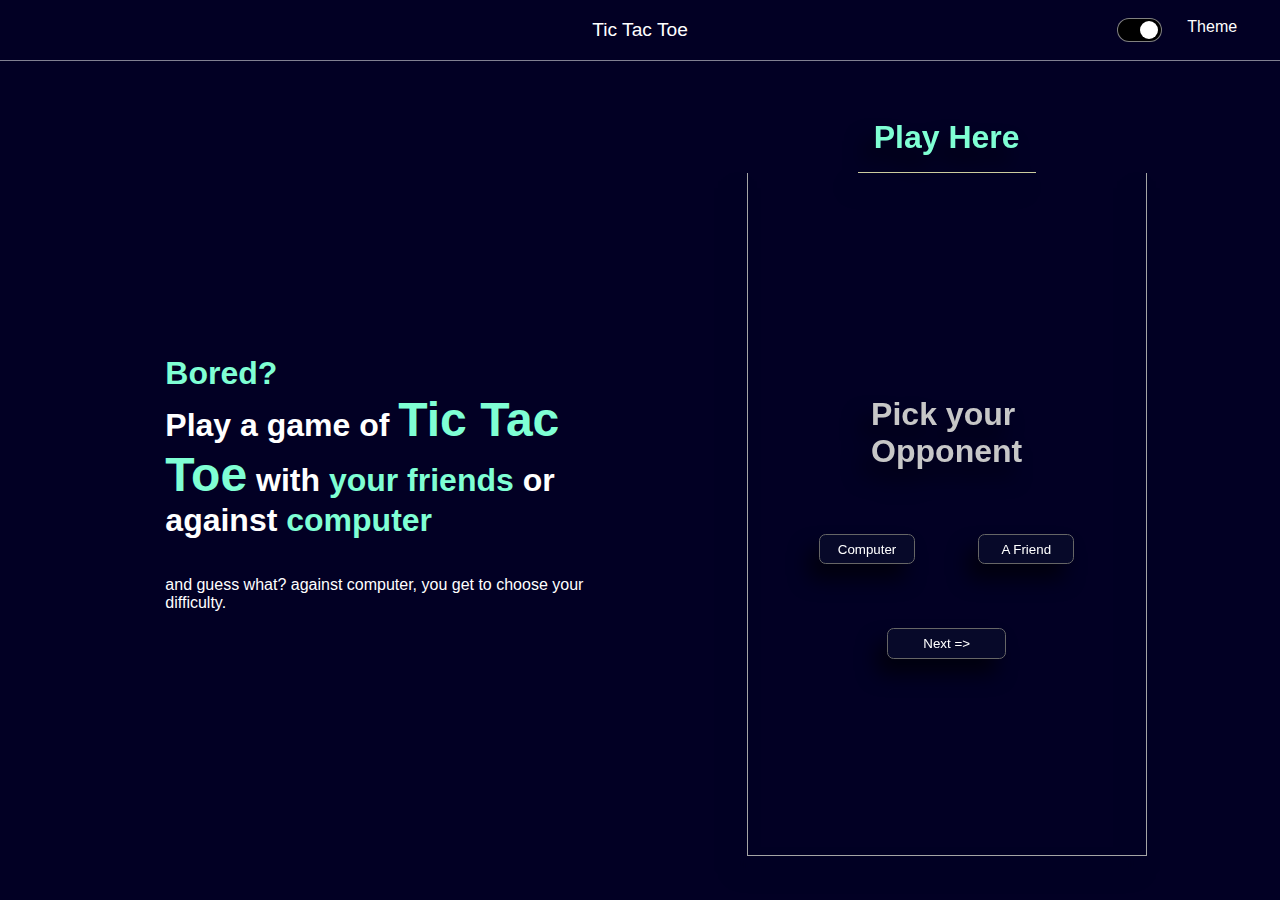
==== index.html @ 2772bfee "..." ====
<!DOCTYPE html>
<html lang="en">

<head>
  <meta charset="UTF-8">
  <meta http-equiv="X-UA-Compatible" content="IE=edge">
  <meta name="viewport" content="width=device-width, initial-scale=1.0">
  <title>Tic Tac Toe</title>
  <link rel="stylesheet" href="./style.css">
  <script defer src="./options.js"></script>
  <script defer src="./script.js"></script>
</head>

<body>
  <nav>
    <div class="navbar">
      <header>Tic Tac Toe</header>
    </div>
    <div class="button-container">
      <input type="checkbox" name="dark-mode" id="toggle" checked>
      <label for="toggle"></label>
      <span>Theme</span>
    </div>
  </nav>
  <div class="container">
    <div class="content">
      <h1><span>Bored?</span><br> Play a game of <span class="title">Tic Tac Toe</span> with <span>your friends</span>
        or against <span>computer</span></h1>
      <p>and guess what? against computer, you get to choose your difficulty.</p>
    </div>
    <div class="game-container">
      <div class="welcome-screen">
        <h1>Play Here</h1>
        <div class="first-screen show">
          <h2>Pick your<br>Opponent</h2>
          <div class="option-layout">
            <button id="computer-button" class="computer-button">Computer</button>
            <button id="friend-button" class="friend-button ">A Friend</button>
          </div>
          <button class="next-buttton" id="next-button">Next =></button>
        </div>
        <div class="second-screen">
          <h2>Pick your<br>Shape</h2>
          <div class="option-layout">
            <button id="x-button" class="x-button">X</button>
            <button id="o-button" class="o-button">O</button>
          </div>
          <button class="play-buttton" id="play-button">Play</button>
        </div>
        <div class="game-board x" id="game-board">
          <div class="cell" data-cell></div>
          <div class="cell" data-cell></div>
          <div class="cell" data-cell></div>
          <div class="cell" data-cell></div>
          <div class="cell" data-cell></div>
          <div class="cell" data-cell></div>
          <div class="cell" data-cell></div>
          <div class="cell" data-cell></div>
          <div class="cell" data-cell></div>
          <div class="winning-message blurred-container" id="winning-message">
            <div data-winning-text-element>X wins</div>
            <button id="restart-button">Restart</button>
            <button id="menu-button">Menu</button>
          </div>
        </div>
      </div>
    </div>
  </div>


</body>

</html>
---- style.css ----
*,
*::after,
*::before {
	box-sizing: border-box;
}
:root {
	--cell-size:120px;
	--mark-size: calc(var(--cell-size) * 0.8);
	--bg-color: #020024;
	--main-text-color: white;
	--subtle-main-text-color: rgb(233, 233, 233);
	--highlight-text-color: aquamarine;
	--light-borders-color: rgba(255, 255, 255, 0.5);
	--game-border-color: rgba(255, 255, 255, 0.603);
	--game-hover-color: rgba(127, 255, 212, 0.2);
}
body {
	margin: 0;
	background-color: var(--bg-color);
	font-family: sans-serif;
	z-index: -10;
}
nav {
	display: flex;
	position: relative;
	justify-content: center;
	align-items: center;
	border-bottom: 1px solid var(--light-borders-color);
}
nav .navbar {
	max-width: 60%;
	color: var(--main-text-color);
	font-size: 1.2rem;
	padding: 1em;
	display: flex;
}
nav .button-container {
	display: flex;
	position: absolute;
	right: 30px;
	width: 15%;
	justify-content: space-around;
}
nav input[type="checkbox"] {
	visibility: hidden;
}
nav input[type="checkbox"]:checked + label {
	transform: rotate(360deg);
	background-color: #000;
	border: 1px solid rgba(255, 255, 255, 0.5);
}
nav input[type="checkbox"]:checked + label:before {
	background-color: white;
	transform: translateX(20px);
}
label {
	display: flex;
	width: 45px;
	height: 24px;
	border: 1px solid white;
	border-radius: 99em;
	position: relative;
	transition: transform 0.75s ease-in-out;
	transform-origin: 50% 50%;
	cursor: pointer;
}
label::before {
	transition: transform 0.75s ease 0.5s;
	content: "";
	display: block;
	position: absolute;
	width: 18px;
	height: 18px;
	background-color: rgb(233, 233, 233);
	border-radius: 50%;
	top: 2px;
	left: 2px;
}
nav span {
	color: var(--main-text-color);
}
.container {
	display: flex;
	height: calc(100vh - 61.4px);
	justify-content:space-evenly;
	align-items: center;
}
.content {
	display: flex;
	flex-direction: column;
	justify-content: center;
	color: var(--main-text-color);
	max-width: 35%;
	margin-left: 2em;
}
.content span {
	color: var(--highlight-text-color);
}
.content .title {
	font-size: 3rem;
}
.show {
	display: flex;
}
.game-container {
	max-width: 800px;
	width: 30%;
	min-width: 400px;
	height: 90%;
	margin: 0;
	position: relative;
	display: flex;
  filter: blur(10px);
	filter: drop-shadow(-10px 15px 10px rgba(0, 0, 0, 0.623));
}
.welcome-screen {
	position: absolute;
	inset: 0;
	display: flex;
	flex-direction: column;

}
.welcome-screen h1 {
	color: aquamarine;
  width: fit-content;
  align-self: center;
	padding: .5em;
  text-align: center;
	border-bottom: 1px solid rgba(255, 255, 190, 0.8);
  margin: 0;
}
.second-screen,
.first-screen,
.game-board {
	display: none;
}
.first-screen.show,
.second-screen.show{
	width: 100%;
  height: calc(100% - 72px);
	display: flex;
	flex-direction: column;
	justify-content: center;
	align-items: center;
  border: 1px solid rgb(165, 165, 165);
  border-top: none;
}

.first-screen h2,
.second-screen h2 {
	font-size: 2rem;
	color: rgb(199, 199, 199);
	margin-bottom: 2em;
}
.first-screen .option-layout,
.second-screen .option-layout {
	display: flex;
	width: 80%;
	justify-content: space-around;
	margin: 0 0 4em 0;
}
.first-screen button,
.second-screen button {
	padding: 0.5em 1em;
  width: 30%;
	color: #fff;
	background-color: #070929;
	border-radius: 0.5em;
	transition: transform 250ms ease-in-out;
	cursor: pointer;
  border: 1px solid rgb(102, 102, 102);
}
.first-screen button:hover,
.second-screen button:hover {
	transform: scale(1.2);
}
.active {
	color: black !important;
	background-color: rgb(182, 182, 182) !important;
  font-weight: bold
}

.game-board.show {
	flex-basis: 90%;
	width: 100%;
  display: grid;
  justify-content: center;
  align-items: center;
  justify-items: center;
  align-content: center;
  grid-template-columns: repeat(3, auto);
}

.cell{
  height:  var(--cell-size);
  width:  var(--cell-size);
  border: 1px solid var(--game-border-color);
  position: relative;
  display: flex;
  justify-content: center;
  align-items: center;
  cursor: pointer;
}
.cell:first-child,
.cell:nth-child(2),
.cell:nth-child(3){
  border-top: 0;
}
.cell:nth-child(3n+1){
  border-left: 0;
}
.cell:nth-child(3n+3){
  border-right: 0;
}

.cell:nth-child(9),
.cell:nth-child(7),
.cell:nth-child(8){
  border-bottom: 0;
}
.cell.x,
.cell.o{
  cursor: not-allowed;
}
.cell.x::before,
.cell.x::after,
.game-board.x .cell:not(.x):not(.o):hover::before,
.game-board.x .cell:not(.x):not(.o):hover::after{
  content: "";
  position: absolute;
  height: var(--mark-size);
  width: 5px;
  background-color: var(--game-hover-color);
}
.cell.x::before,
.cell.x::after{
  background-color: var(--highlight-text-color);
}
.cell.x::before,
.game-board.x .cell:not(.x):not(.o):hover::before{
  transform: rotate(45deg);
}
.cell.x::after,
.game-board.x .cell:not(.x):not(.o):hover::after{
  transform: rotate(-45deg);
}
.cell.o::before,
.cell.o::after,
.game-board.o .cell:not(.x):not(.o):hover::before,
.game-board.o .cell:not(.x):not(.o):hover::after{
  content: "";
  position: absolute;
  border-radius: 50%;
}
.cell::before,
.game-board.o .cell:not(.x):not(.o):hover::before{
  height: var(--mark-size);
  width: var(--mark-size);
  background-color: var(--game-hover-color);
}
.cell.o::before,
.cell.o::after{
  background-color: var(--highlight-text-color);
}
.cell.o::after,
.game-board.o .cell:not(.x):not(.o):hover::after{
  background-color: var(--bg-color);
  height: calc(var(--mark-size) * .9);
  width: calc(var(--mark-size) * .9);
}


.winning-message {
	position: absolute;
	inset: 0;
	display: none;
	flex-direction: column;
	justify-content: center;
	align-items: center;
	background-color: rgba(48, 48, 48, 0.5);
	color: var(--main-text-color);
	font-size: 4rem;
	backdrop-filter: blur(5px);
}
.winning-message button {
	font-size: 2rem;
	background-color: rgb(192, 192, 192);
	border: none;
	margin-top: 0.3em;
	border-radius: 0.5em;
	padding: 0.5em 1em;
	cursor: pointer;
	transition: transform 0.1s ease-in-out;
}
.winning-message button:hover {
	transform: scale(0.9);
	background-color: rgb(150, 150, 150);
}
.winning-message.show {
	display: flex;
}
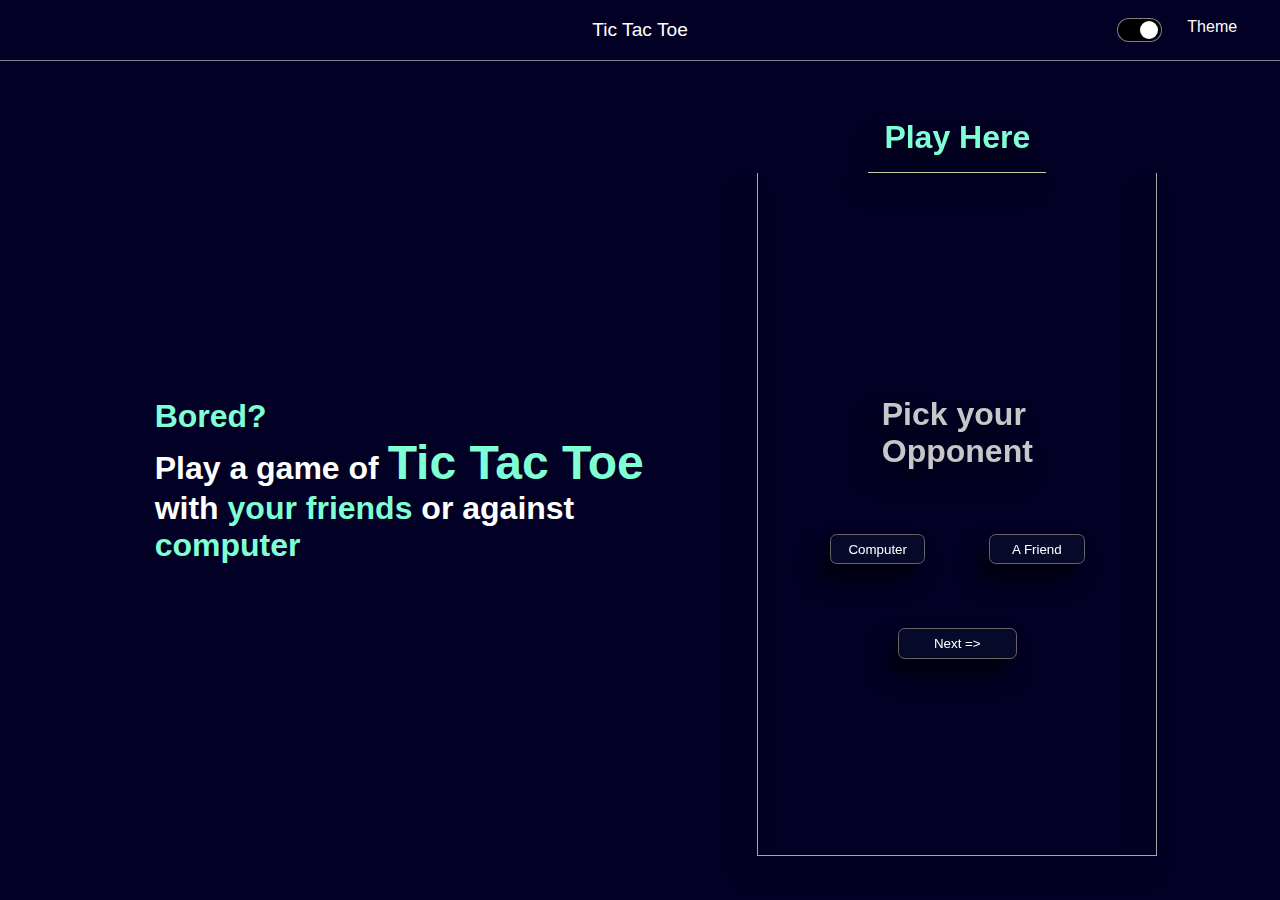
==== commit 41b44701: "incomplete submission" ====
--- a/index.html
+++ b/index.html
@@ -26,7 +26,7 @@
     <div class="content">
       <h1><span>Bored?</span><br> Play a game of <span class="title">Tic Tac Toe</span> with <span>your friends</span>
         or against <span>computer</span></h1>
-      <p>and guess what? against computer, you get to choose your difficulty.</p>
+      <!-- <p>and guess what? against computer, you get to choose your difficulty.</p> -->
     </div>
     <div class="game-container">
       <div class="welcome-screen">
--- a/style.css
+++ b/style.css
@@ -90,7 +90,7 @@
 	flex-direction: column;
 	justify-content: center;
 	color: var(--main-text-color);
-	max-width: 35%;
+	max-width: 40%;
 	margin-left: 2em;
 }
 .content span {
@@ -107,7 +107,7 @@
 	width: 30%;
 	min-width: 400px;
 	height: 90%;
-	margin: 0;
+	margin: 0 0 0 -2em;
 	position: relative;
 	display: flex;
   filter: blur(10px);
